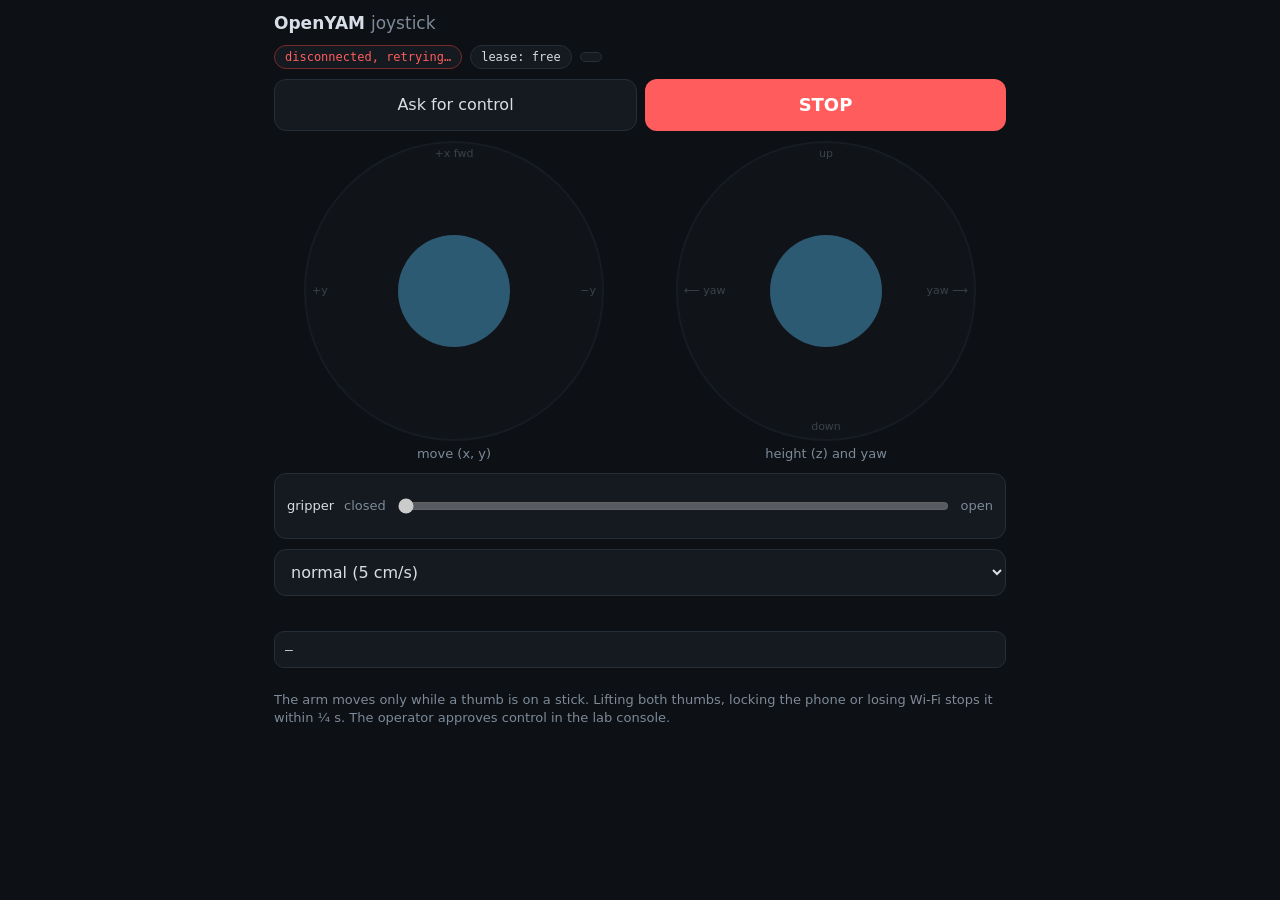
==== dashboard/static/joystick.html @ ed5d3652 "First real-arm joint moves via armctl (home/ready/jog); armctl daemon with lease/deadman/E-STOP, pho" ====
<!doctype html>
<html lang="en">
<head>
<meta charset="utf-8">
<meta name="viewport" content="width=device-width, initial-scale=1, viewport-fit=cover, user-scalable=no">
<meta name="apple-mobile-web-app-capable" content="yes">
<title>OpenYAM Joystick</title>
<style>
  :root { --bg:#0d1014; --panel:#151a20; --line:#262e38; --text:#d7dee7; --muted:#7d8a99; --ok:#3ecf8e; --warn:#f2b134; --bad:#ff5d5d; --accent:#5cc8ff; }
  * { box-sizing:border-box; -webkit-tap-highlight-color:transparent; }
  html, body { margin:0; background:var(--bg); color:var(--text); font:16px/1.35 system-ui,-apple-system,sans-serif; overscroll-behavior:none; }
  main { padding:10px 14px calc(14px + env(safe-area-inset-bottom)); max-width:760px; margin:0 auto; display:flex; flex-direction:column; gap:10px; }
  h1 { font-size:17px; margin:2px 0 0; } h1 span { color:var(--muted); font-weight:400; }
  .bar { display:flex; gap:8px; align-items:center; flex-wrap:wrap; }
  .pill { font:12px ui-monospace,Menlo,monospace; padding:4px 10px; border-radius:12px; border:1px solid var(--line); background:var(--panel); }
  .pill.ok { color:var(--ok); border-color:#2a6b4e; } .pill.warn { color:var(--warn); border-color:#7a5b1d; } .pill.bad { color:var(--bad); border-color:#7a2a2a; }
  button { font:inherit; color:var(--text); background:var(--panel); border:1px solid var(--line); border-radius:12px; padding:14px; min-height:52px; touch-action:manipulation; user-select:none; -webkit-user-select:none; }
  .row { display:flex; gap:8px; } .row > * { flex:1; }
  #acquire.held { border-color:var(--ok); color:var(--ok); }
  #stop { background:var(--bad); color:#fff; border:0; font-weight:800; font-size:18px; }
  .sticks { display:flex; gap:12px; justify-content:space-between; }
  .stickwrap { flex:1; display:flex; flex-direction:column; align-items:center; gap:4px; }
  .stick { position:relative; width:min(44vw, 300px); aspect-ratio:1; border-radius:50%; background:var(--panel); border:2px solid var(--line); touch-action:none; user-select:none; -webkit-user-select:none; -webkit-touch-callout:none; }
  .stick.off { opacity:.4; }
  .stick.on { border-color:var(--ok); }
  .knob { position:absolute; width:38%; height:38%; left:31%; top:31%; border-radius:50%; background:var(--accent); pointer-events:none; }
  .stick.on .knob { background:var(--ok); }
  .stick .lbl { position:absolute; font-size:11px; color:var(--muted); pointer-events:none; }
  .grip { display:flex; align-items:center; gap:10px; padding:8px 12px; background:var(--panel); border:1px solid var(--line); border-radius:12px; }
  input[type=range] { flex:1; height:44px; accent-color:var(--accent); }
  select { font:inherit; padding:12px; border-radius:12px; background:var(--panel); color:var(--text); border:1px solid var(--line); }
  .status { padding:10px; border-radius:10px; background:var(--panel); border:1px solid var(--line); font:13px ui-monospace,Menlo,monospace; white-space:pre-wrap; }
  .refusals { font-size:13px; min-height:1.2em; white-space:pre-wrap; }
  .muted { color:var(--muted); } .small { font-size:13px; }
</style>
</head>
<body>
<main>
  <h1>OpenYAM <span>joystick</span></h1>
  <div class="bar"><span class="pill" id="conn">connecting…</span><span class="pill" id="lease">lease: ?</span><span class="pill" id="arm"></span></div>
  <div class="row">
    <button id="acquire">Ask for control</button>
    <button id="stop">STOP</button>
  </div>
  <div class="sticks">
    <div class="stickwrap"><div class="stick off" id="s1"><div class="knob"></div>
      <span class="lbl" style="left:50%;top:4px;transform:translateX(-50%)">+x fwd</span>
      <span class="lbl" style="left:6px;top:50%;transform:translateY(-50%)">+y</span>
      <span class="lbl" style="right:6px;top:50%;transform:translateY(-50%)">−y</span></div>
      <span class="small muted">move (x, y)</span></div>
    <div class="stickwrap"><div class="stick off" id="s2"><div class="knob"></div>
      <span class="lbl" style="left:50%;top:4px;transform:translateX(-50%)">up</span>
      <span class="lbl" style="left:50%;bottom:4px;transform:translateX(-50%)">down</span>
      <span class="lbl" style="left:6px;top:50%;transform:translateY(-50%)">⟵ yaw</span>
      <span class="lbl" style="right:6px;top:50%;transform:translateY(-50%)">yaw ⟶</span></div>
      <span class="small muted">height (z) and yaw</span></div>
  </div>
  <div class="grip"><span class="small">gripper</span><span class="small muted">closed</span>
    <input type="range" id="grip" min="0" max="1" step="0.05" value="0" aria-label="gripper"><span class="small muted">open</span></div>
  <div class="row">
    <select id="speed" aria-label="speed"><option value="0.02">slow (2 cm/s)</option><option value="0.05" selected>normal (5 cm/s)</option></select>
  </div>
  <div class="refusals" id="refusals"></div>
  <div class="status" id="status">–</div>
  <p class="small muted">The arm moves only while a thumb is on a stick. Lifting both thumbs, locking the phone or losing Wi-Fi stops it within ¼ s. The operator approves control in the lab console.</p>
</main>
<script>
'use strict';
const PROGRAM = 'joystick', RATE_MS = 50, TTL_MS = 250, YAW_MAX = 0.3, DEAD = 0.08;
const $ = (id) => document.getElementById(id);
let ws = null, me = null, lease = {}, estop = false, state = null, timer = null, lastSent = '–';
const sticks = { s1: { x: 0, y: 0, active: false }, s2: { x: 0, y: 0, active: false } };
const refusals = [];

function wsUrl() {
  const t = new URLSearchParams(location.search).get('t');
  return `wss://${location.host}/armctl` + (t ? `?t=${encodeURIComponent(t)}` : '');
}
function send(m) { if (ws && ws.readyState === 1) ws.send(JSON.stringify(m)); }
function connect() {
  ws = new WebSocket(wsUrl());
  ws.onopen = () => {
    $('conn').textContent = 'connected'; $('conn').className = 'pill ok';
    let name = ''; try { name = localStorage.getItem('armctl-name') || ''; } catch (e) {}
    send({ op: 'hello', program: PROGRAM, name: name || (navigator.userAgent.match(/iPhone|iPad|Android/) || ['phone'])[0] });
  };
  ws.onmessage = (ev) => {
    const m = JSON.parse(ev.data);
    if (m.op === 'state') { state = m; lease = m.lease || {}; estop = m.estop; render(); }
    else if (m.op === 'hello') { me = m.client; lease = m.lease || {}; render(); }
    else if (m.op === 'lease') { lease = m; render(); }
    else if (m.op === 'refused') addRefusal(m.reason);
    else if (m.op === 'ack' && m.pending) addRefusal(m.reason || 'pending', true);
  };
  ws.onclose = () => {
    me = null; lease = {}; state = null; $('conn').textContent = 'disconnected, retrying…'; $('conn').className = 'pill bad';
    releaseAll(); render(); setTimeout(connect, 1500);
  };
}
function addRefusal(r, info) {
  refusals.unshift((info ? '' : '✖ ') + r + '  ' + new Date().toLocaleTimeString());
  refusals.length = Math.min(refusals.length, 3);
  $('refusals').textContent = refusals.join('\n');
  $('refusals').style.color = info ? 'var(--warn)' : 'var(--bad)';
}
const iHold = () => me && lease.client === me;
const canMove = () => iHold() && !estop;

function render() {
  const h = iHold();
  $('lease').textContent = 'lease: ' + (h ? 'YOU' : (lease.holder || 'free')) + (lease.switching ? ' (switching)' : '');
  $('lease').className = 'pill ' + (h ? 'ok' : lease.holder ? 'warn' : '');
  $('acquire').textContent = h ? 'Release control' : 'Ask for control';
  $('acquire').classList.toggle('held', !!h);
  for (const id of ['s1', 's2']) $(id).classList.toggle('off', !canMove());
  $('grip').disabled = !canMove();
  if (!canMove() && timer) releaseAll();
  if (state) {
    $('arm').textContent = estop ? 'E-STOP' : (state.torque ? state.mode : 'relaxed');
    $('arm').className = 'pill ' + (estop ? 'bad' : state.moving ? 'warn' : 'ok');
    $('status').textContent = 'q  ' + state.q.map((x) => x.toFixed(2)).join(' ') + '\ngrip ' + state.grip.toFixed(2) +
      (state.streaming ? '   streaming' : '') + (state.busy ? '   ' + state.busy : '') + '\nsent ' + lastSent;
  }
}

// ---------------------------------------------------------------- sticks
function setupStick(id) {
  const el = $(id), knob = el.querySelector('.knob'), s = sticks[id];
  let pid = null;
  const update = (e) => {
    const r = el.getBoundingClientRect(), rad = r.width / 2;
    let dx = (e.clientX - (r.left + rad)) / (rad * 0.7), dy = (e.clientY - (r.top + rad)) / (rad * 0.7);
    const n = Math.hypot(dx, dy); if (n > 1) { dx /= n; dy /= n; }
    s.x = dx; s.y = dy;
    knob.style.transform = `translate(${dx * rad * 0.7}px, ${dy * rad * 0.7}px)`;
  };
  el.addEventListener('pointerdown', (e) => {
    if (!canMove() || pid !== null) return;
    e.preventDefault(); pid = e.pointerId; try { el.setPointerCapture(pid); } catch (_) {}
    s.active = true; el.classList.add('on'); update(e); startStreaming();
  });
  el.addEventListener('pointermove', (e) => { if (e.pointerId === pid) update(e); });
  const end = (e) => {
    if (e.pointerId !== pid) return;
    pid = null; s.active = false; s.x = s.y = 0; el.classList.remove('on'); knob.style.transform = '';
    if (!sticks.s1.active && !sticks.s2.active) stopStreaming();
  };
  for (const t of ['pointerup', 'pointercancel', 'lostpointercapture']) el.addEventListener(t, end);
  el.addEventListener('contextmenu', (e) => e.preventDefault());
  s.reset = () => { pid = null; s.active = false; s.x = s.y = 0; el.classList.remove('on'); knob.style.transform = ''; };
}
setupStick('s1'); setupStick('s2');

const dz = (v) => (Math.abs(v) < DEAD ? 0 : (v - Math.sign(v) * DEAD) / (1 - DEAD));
function tick() {
  const vmax = parseFloat($('speed').value), a = sticks.s1, b = sticks.s2;
  const v = { x: +(-dz(a.y) * vmax).toFixed(4), y: +(-dz(a.x) * vmax).toFixed(4), z: +(-dz(b.y) * vmax).toFixed(4),
              roll: 0, pitch: 0, yaw: +(-dz(b.x) * YAW_MAX).toFixed(3) };
  send({ op: 'stream', v, ttl_ms: TTL_MS });
  lastSent = `x ${v.x} y ${v.y} z ${v.z} yaw ${v.yaw}`;
}
function startStreaming() { if (!timer) { tick(); timer = setInterval(tick, RATE_MS); } }
function stopStreaming() {
  if (timer) { clearInterval(timer); timer = null; send({ op: 'stream', v: { x: 0, y: 0, z: 0 }, ttl_ms: 100 }); }
  lastSent = 'nothing (released)';
}
function releaseAll() { sticks.s1.reset(); sticks.s2.reset(); stopStreaming(); }
document.addEventListener('visibilitychange', () => { if (document.hidden) releaseAll(); });
window.addEventListener('pagehide', releaseAll);

// gripper: absolute target, throttled to 5 Hz while dragging
let gripT = 0, gripPending = null;
$('grip').addEventListener('input', () => {
  gripPending = parseFloat($('grip').value);
  const now = Date.now();
  if (now - gripT > 200) { gripT = now; send({ op: 'do', cmd: 'gripper', width: gripPending }); gripPending = null; }
});
$('grip').addEventListener('change', () => send({ op: 'do', cmd: 'gripper', width: parseFloat($('grip').value) }));

$('acquire').addEventListener('click', () => send({ op: iHold() ? 'release' : 'acquire' }));
$('stop').addEventListener('click', () => { releaseAll(); send({ op: 'do', cmd: 'stop' }); });

let wake = null;
setInterval(async () => {
  try {
    if (iHold() && !wake && navigator.wakeLock && !document.hidden) { wake = await navigator.wakeLock.request('screen'); wake.onrelease = () => { wake = null; }; }
    if (!iHold() && wake) { wake.release(); wake = null; }
  } catch (e) {}
}, 2000);
window.armctl = { send, ws: () => ws };  // debugging / tests
connect();
</script>
</body>
</html>
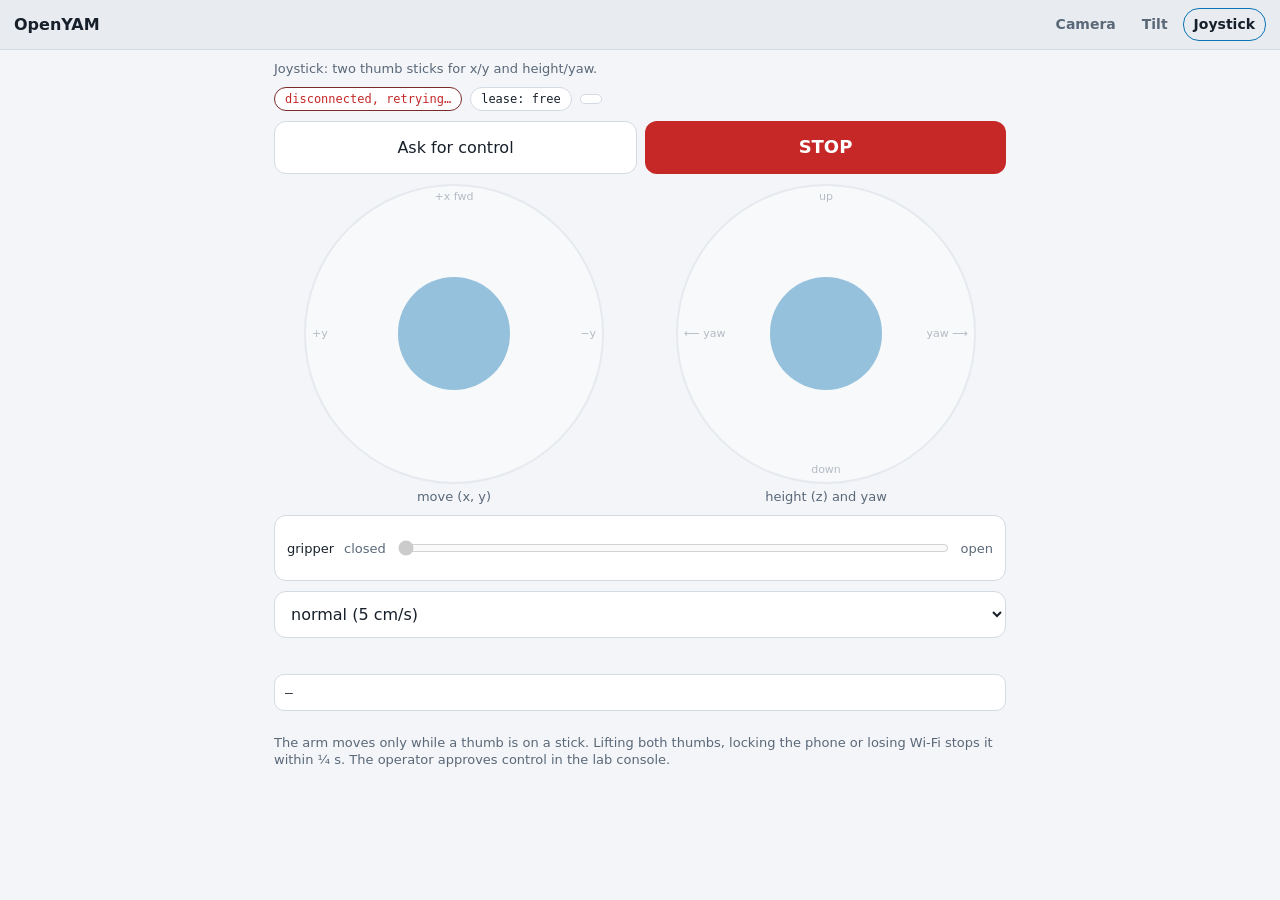
==== commit 5e6a1611: "Unified console (REAL/SIM views, nav, phones, playables panel, start-all), tilt lift-to-move; playab" ====
--- a/dashboard/static/joystick.html
+++ b/dashboard/static/joystick.html
@@ -2,6 +2,7 @@
 <html lang="en">
 <head>
 <meta charset="utf-8">
+<link rel="icon" href="data:image/svg+xml,%3Csvg xmlns=%27http://www.w3.org/2000/svg%27 viewBox=%270 0 32 32%27%3E%3Crect width=%2732%27 height=%2732%27 rx=%277%27 fill=%27%23151a20%27/%3E%3Cpath d=%27M8 25h16M12 25l3-9 7-5%27 stroke=%27%235cc8ff%27 stroke-width=%273%27 fill=%27none%27 stroke-linecap=%27round%27 stroke-linejoin=%27round%27/%3E%3Ccircle cx=%2722%27 cy=%2711%27 r=%272.5%27 fill=%27%23ff8a3d%27/%3E%3C/svg%3E">
 <meta name="viewport" content="width=device-width, initial-scale=1, viewport-fit=cover, user-scalable=no">
 <meta name="apple-mobile-web-app-capable" content="yes">
 <title>OpenYAM Joystick</title>
@@ -32,11 +33,21 @@
   .status { padding:10px; border-radius:10px; background:var(--panel); border:1px solid var(--line); font:13px ui-monospace,Menlo,monospace; white-space:pre-wrap; }
   .refusals { font-size:13px; min-height:1.2em; white-space:pre-wrap; }
   .muted { color:var(--muted); } .small { font-size:13px; }
+  /* shared phone-page header + light tokens (same token set as /static/style.css) */
+  :root { --sunken:#0a0d10; color-scheme:dark; }
+  @media (prefers-color-scheme: light) { :root { color-scheme:light; --bg:#f3f5f8; --panel:#ffffff; --sunken:#e8ecf1; --line:#d3dae2; --text:#17202a; --muted:#5a6878; --ok:#0f7f55; --warn:#9a6200; --bad:#c62828; --accent:#0a74b5; } }
+  .ph-head { display:flex; align-items:center; gap:10px; padding:8px 14px; padding-top:calc(8px + env(safe-area-inset-top)); border-bottom:1px solid var(--line); background:var(--sunken); position:sticky; top:0; z-index:10; }
+  .ph-head .brand { font-weight:700; color:var(--text); text-decoration:none; white-space:nowrap; }
+  .ph-head nav { display:flex; gap:4px; margin-left:auto; }
+  .ph-head nav a { padding:6px 10px; border-radius:16px; color:var(--muted); text-decoration:none; font-size:14px; font-weight:600; border:1px solid transparent; }
+  .ph-head nav a[aria-current="page"] { color:var(--text); border-color:var(--accent); }
+  .ph-sub { color:var(--muted); font-size:13px; margin:0; }
 </style>
 </head>
 <body>
+<header class="ph-head"><a class="brand" href="/">OpenYAM</a><nav aria-label="Phone pages"><a href="/">Camera</a><a href="/tilt">Tilt</a><a href="/joystick" aria-current="page">Joystick</a></nav></header>
 <main>
-  <h1>OpenYAM <span>joystick</span></h1>
+  <p class="ph-sub">Joystick: two thumb sticks for x/y and height/yaw.</p>
   <div class="bar"><span class="pill" id="conn">connecting…</span><span class="pill" id="lease">lease: ?</span><span class="pill" id="arm"></span></div>
   <div class="row">
     <button id="acquire">Ask for control</button>
@@ -190,5 +201,6 @@
 window.armctl = { send, ws: () => ws };  // debugging / tests
 connect();
 </script>
+<script>(function(){var t=new URLSearchParams(location.search).get("t");if(t)document.querySelectorAll(".ph-head a").forEach(function(a){a.href=a.getAttribute("href")+"?t="+encodeURIComponent(t);});})();</script>
 </body>
 </html>
